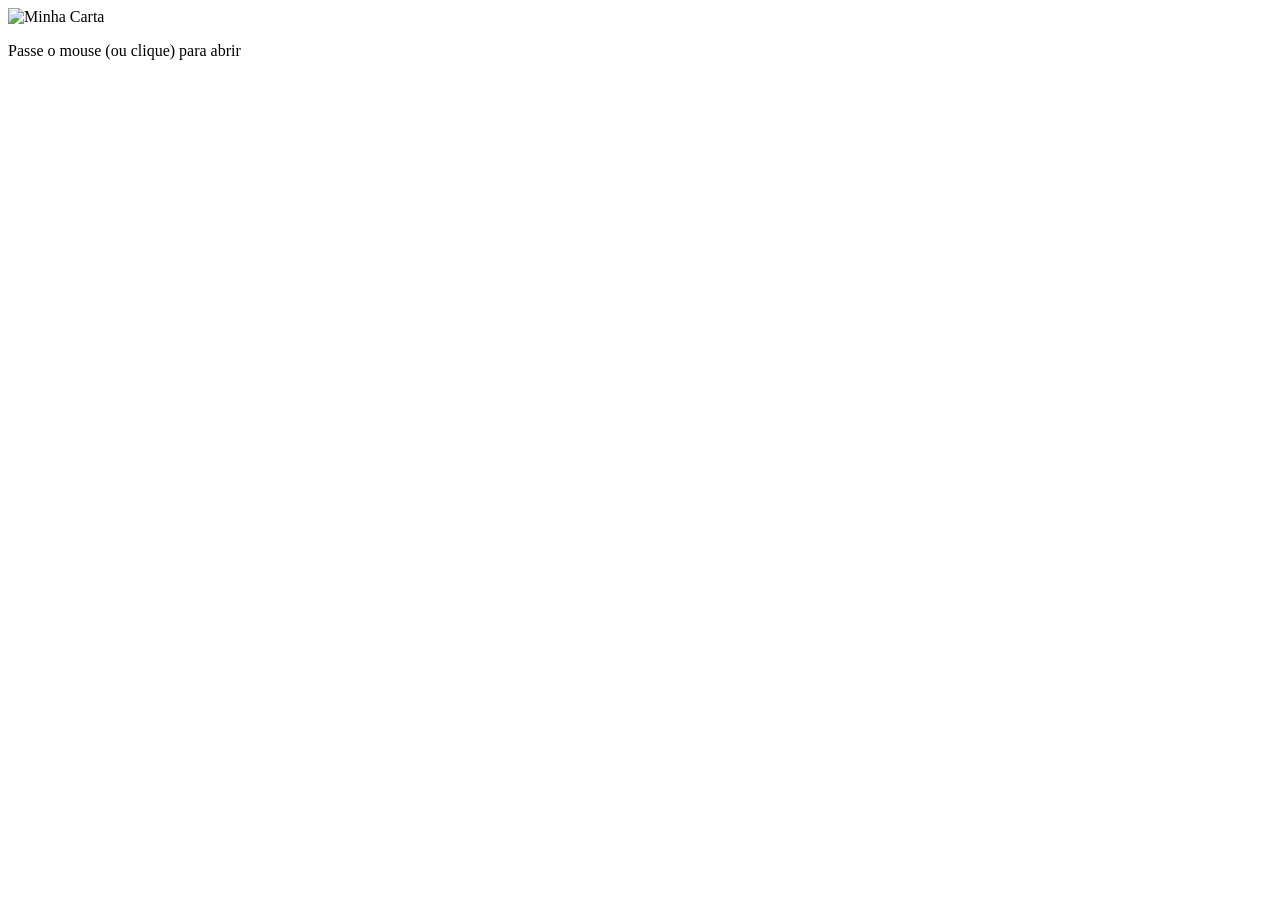
==== carta.html @ dfa92bfd "Add files via upload" ====
<!DOCTYPE html>
<html lang="pt-br">
<head>
    <meta charset="UTF-8">
    <title>Minha Carta Especial</title>
    <link rel="stylesheet" href="style.css">
</head>
<body>

    <div class="container">
        <div class="envelope-wrapper">
            <div class="envelope">
                <div class="back"></div>
                
                <div class="letter">
                    <img src="CAMINHO_DA_SUA_FOTO.jpg" alt="Minha Carta">
                </div>
                
                <div class="front"></div>
                <div class="top"></div>
            </div>
        </div>
        <p class="instrucao">Passe o mouse (ou clique) para abrir</p>
    </div>

</body>
</html>
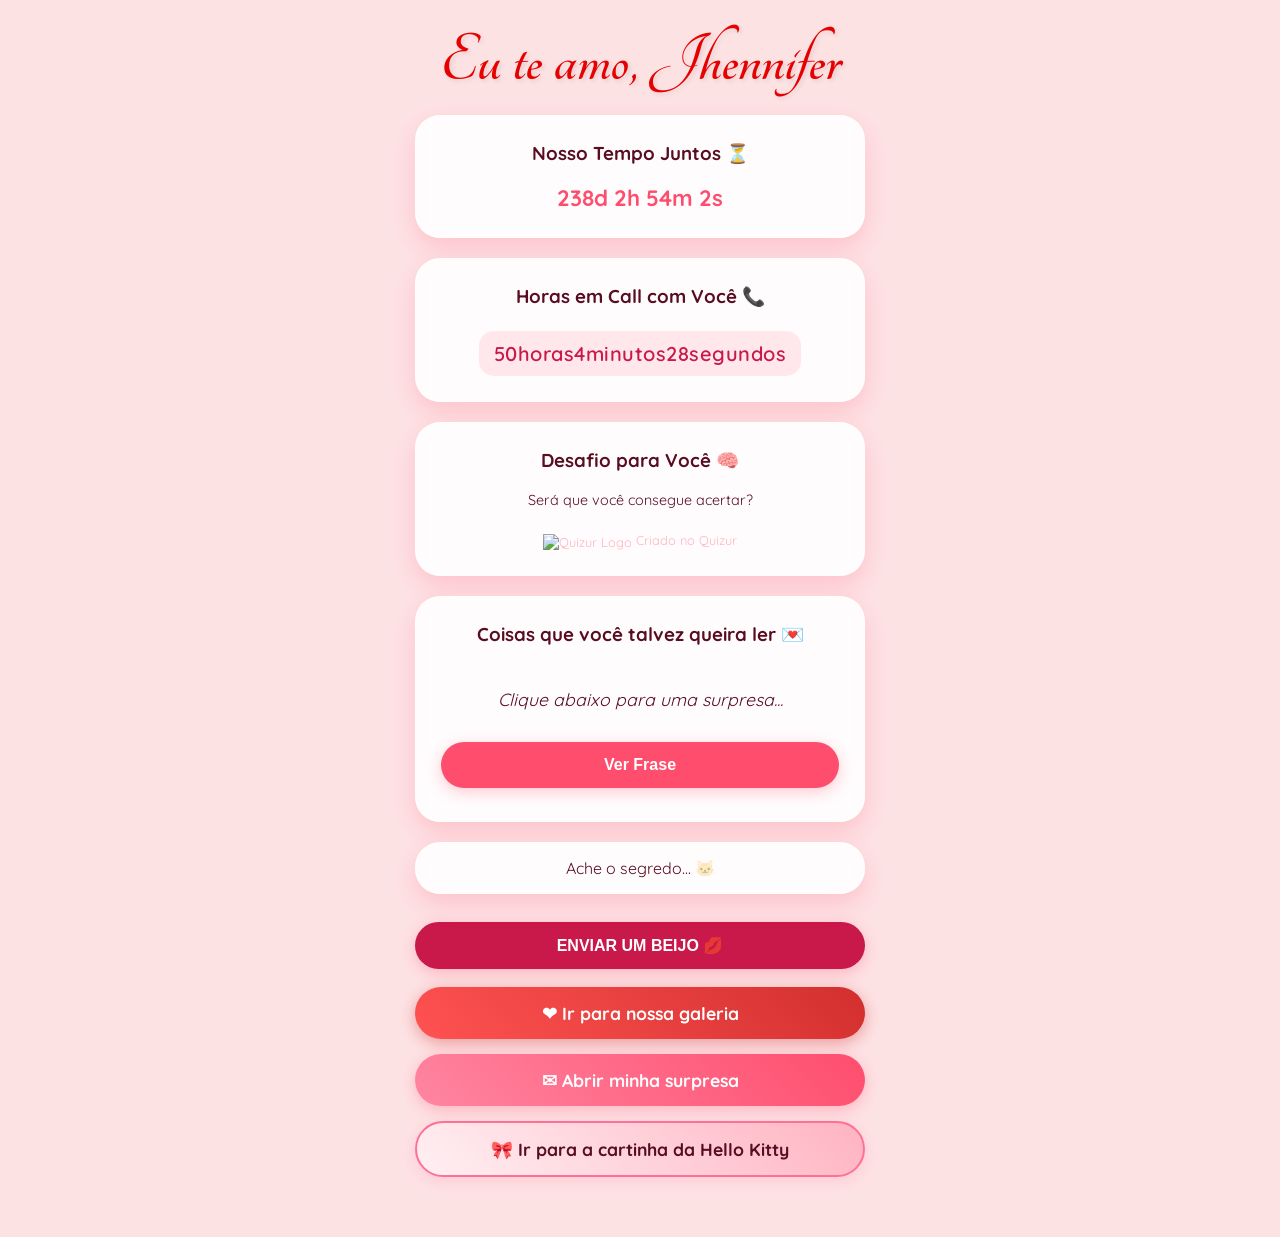
==== commit 90018bd4: "Atualizar o carta.html" ====
--- a/carta.html
+++ b/carta.html
@@ -1,27 +1,325 @@
-<!DOCTYPE html>
-<html lang="pt-br">
-<head>
-    <meta charset="UTF-8">
-    <title>Minha Carta Especial</title>
-    <link rel="stylesheet" href="style.css">
-</head>
-<body>
-
-    <div class="container">
-        <div class="envelope-wrapper">
-            <div class="envelope">
-                <div class="back"></div>
-                
-                <div class="letter">
-                    <img src="CAMINHO_DA_SUA_FOTO.jpg" alt="Minha Carta">
-                </div>
-                
-                <div class="front"></div>
-                <div class="top"></div>
-            </div>
-        </div>
-        <p class="instrucao">Passe o mouse (ou clique) para abrir</p>
-    </div>
-
-</body>
-</html>+<!DOCTYPE html>
+<html lang="pt-br">
+<head>
+    <meta charset="UTF-8">
+    <meta name="viewport" content="width=device-width, initial-scale=1.0">
+    <title>Para Jhennifer ❤️</title>
+    <link href="https://fonts.googleapis.com/css2?family=Tangerine:wght@700&family=Quicksand:wght@400;600&display=swap" rel="stylesheet">
+    
+    <style>
+        :root {
+            --primary-pink: #ff4d6d;
+            --love-red: #e60000;
+            --bg-rosa-bebe: #fde2e4;
+            --glass: rgba(255, 255, 255, 0.9);
+            --rosa-botao: #ff85a1; 
+        }
+
+        /* ESTILO DO BOTÃO DA GALERIA */
+        .botao-galeria {
+            display: inline-block;
+            padding: 15px 30px;
+            font-size: 1.1rem;
+            font-weight: bold;
+            text-align: center;
+            text-decoration: none;
+            color: white;
+            background: linear-gradient(45deg, #ff5252, #d32f2f);
+            border-radius: 50px;
+            box-shadow: 0 4px 15px rgba(211, 47, 47, 0.4);
+            transition: all 0.3s ease;
+            border: none;
+            cursor: pointer;
+            font-family: 'Quicksand', sans-serif;
+            width: 100%;
+            box-sizing: border-box;
+            margin-top: 10px;
+        }
+
+        .botao-galeria:hover {
+            transform: translateY(-3px);
+            box-shadow: 0 6px 20px rgba(211, 47, 47, 0.6);
+            background: linear-gradient(45deg, #ff1744, #b71c1c);
+        }
+
+        /* NOVO ESTILO DO BOTÃO DA SURPRESA */
+        .botao-carta {
+            display: inline-block;
+            padding: 15px 30px;
+            font-size: 1.1rem;
+            font-weight: bold;
+            text-align: center;
+            text-decoration: none;
+            color: white;
+            background: linear-gradient(45deg, #ff85a1, #ff4d6d);
+            border-radius: 50px;
+            box-shadow: 0 4px 15px rgba(255, 77, 109, 0.3);
+            transition: all 0.3s ease;
+            border: none;
+            cursor: pointer;
+            font-family: 'Quicksand', sans-serif;
+            width: 100%;
+            box-sizing: border-box;
+            margin-top: 15px; 
+        }
+
+        .botao-carta:hover {
+            transform: translateY(-3px);
+            box-shadow: 0 6px 20px rgba(255, 77, 109, 0.5);
+            background: linear-gradient(45deg, #ff7096, #ff0a54);
+        }
+
+        /* ESTILO EXCLUSIVO DO BOTÃO HELLO KITTY */
+        .botao-hellokitty {
+            display: inline-block;
+            padding: 15px 30px;
+            font-size: 1.1rem;
+            font-weight: bold;
+            text-align: center;
+            text-decoration: none;
+            color: #590d22;
+            background: linear-gradient(45deg, #fff0f3, #ffb3c1);
+            border: 2px solid #ff7096;
+            border-radius: 50px;
+            box-shadow: 0 4px 15px rgba(255, 112, 150, 0.2);
+            transition: all 0.3s ease;
+            cursor: pointer;
+            font-family: 'Quicksand', sans-serif;
+            width: 100%;
+            box-sizing: border-box;
+            margin-top: 15px;
+        }
+
+        .botao-hellokitty:hover {
+            transform: translateY(-3px);
+            box-shadow: 0 6px 20px rgba(255, 112, 150, 0.4);
+            background: linear-gradient(45deg, #ffb3c1, #ff85a1);
+            color: white;
+        }
+
+        body {
+            background-color: var(--bg-rosa-bebe);
+            background-image: radial-gradient(#ffb3c1 0.5px, transparent 0.5px);
+            background-size: 20px 20px;
+            font-family: 'Quicksand', sans-serif;
+            margin: 0;
+            display: flex;
+            flex-direction: column;
+            align-items: center;
+            color: #590d22;
+            padding: 20px 0 60px 0;
+            overflow-x: hidden;
+        }
+
+        .container { width: 92%; max-width: 450px; }
+
+        .header-love {
+            font-family: 'Tangerine', cursive;
+            font-size: 4.5rem;
+            color: var(--love-red);
+            text-align: center;
+            margin: 10px 0 20px 0;
+            font-weight: bold;
+            text-shadow: 2px 2px 4px rgba(0,0,0,0.1);
+            line-height: 0.9;
+        }
+
+        .card {
+            background: var(--glass);
+            backdrop-filter: blur(10px);
+            -webkit-backdrop-filter: blur(10px);
+            border-radius: 25px;
+            padding: 25px;
+            box-shadow: 0 10px 25px rgba(255, 77, 109, 0.2);
+            border: 1px solid rgba(255,255,255,0.5);
+            margin-bottom: 20px;
+            text-align: center;
+        }
+
+        .btn {
+            background: var(--primary-pink);
+            color: white;
+            border: none;
+            padding: 14px 20px;
+            border-radius: 50px;
+            font-weight: bold;
+            width: 100%;
+            margin: 8px 0;
+            font-size: 1rem;
+            cursor: pointer;
+            transition: 0.3s;
+            box-shadow: 0 4px 15px rgba(255, 77, 109, 0.3);
+        }
+
+        #timer { font-weight: bold; font-size: 1.4rem; color: var(--primary-pink); }
+        
+        /* NOVO ESTILO DO PAINEL DE CALL */
+        .call-timer {
+            font-size: 1.25rem;
+            color: #c9184a;
+            font-weight: 600;
+            background: rgba(255, 182, 193, 0.3);
+            padding: 10px 15px;
+            border-radius: 15px;
+            display: inline-block;
+            margin-top: 5px;
+            letter-spacing: 0.5px;
+        }
+        
+        #msg-box { 
+            min-height: 70px; 
+            font-style: italic; 
+            display: flex; 
+            align-items: center; 
+            justify-content: center;
+            font-size: 1.1rem;
+        }
+
+        .particle {
+            position: fixed; top: -10%; user-select: none; pointer-events: none;
+            z-index: 9999; animation: fall linear forwards;
+        }
+
+        @keyframes fall { to { transform: translateY(110vh) rotate(360deg); } }
+
+        .gatinho-escondido { opacity: 0.3; cursor: pointer; transition: 0.3s; }
+        .gatinho-escondido:hover { opacity: 1; }
+    </style>
+</head>
+<body>
+
+<div class="container">
+    
+    <h1 class="header-love">Eu te amo, Jhennifer</h1>
+    
+    <audio id="musica" loop>
+        <source src="musica.m4a" type="audio/mp4">
+        <source src="musica.m4a" type="audio/x-m4a">
+    </audio>
+    
+    <div class="card">
+        <h3 style="margin-top:0">Nosso Tempo Juntos ⏳</h3>
+        <div id="timer">Calculando...</div>
+    </div>
+
+    <div class="card">
+        <h3 style="margin-top:0">Horas em Call com Você 📞</h3>
+        <div class="call-timer">50horas4minutos28segundos</div>
+    </div>
+
+    <div class="card">
+        <h3 style="margin-top:0">Desafio para Você 🧠</h3>
+        <p style="font-size: 0.9rem; margin-bottom: 15px;">Será que você consegue acertar?</p>
+        
+        <script>(function(q,u,i,z,r){z=q.createElement(u),r=q.getElementsByTagName(u)[0];z.async=1;z.src=i;r.parentNode.insertBefore(z,r);})(document,'script','https://pt.quizur.com/js/embedder.js');</script>
+        <ins class="quizurembed" data-id="trivia/quiz-extremamente-dificil-impossivel-1rthb"></ins>
+        
+        <div style="text-align:center; margin-top:20px">
+            <a href="https://pt.quizur.com" target="_blank" style="color:#ffb3c1; text-decoration: none; font-size: 0.8rem;">
+                <img src="https://pt.quizur.com/favicon-32x32.png" alt="Quizur Logo" style="width: 15px; vertical-align: middle;"/> Criado no Quizur
+            </a>
+        </div>
+    </div>
+
+    <div class="card">
+        <h3 style="margin-top:0">Coisas que você talvez queira ler 💌</h3>
+        <div id="msg-box">Clique abaixo para uma surpresa...</div>
+        <button class="btn" onclick="sortearMensagem()">Ver Frase</button>
+    </div>
+
+    <div class="card" style="padding: 15px;">
+        <p style="margin: 0;">Ache o segredo... <span class="gatinho-escondido" onclick="acharGatinho()">🐱</span></p>
+    </div>
+
+    <button class="btn" style="background:#c9184a" onclick="chuva('❤️'); tocarMusica();">ENVIAR UM BEIJO 💋</button>
+    
+    <a href="galeria.html" class="botao-galeria">
+        ❤ Ir para nossa galeria
+    </a>
+
+    <a href="carta.html" class="botao-carta">
+        ✉ Abrir minha surpresa
+    </a>
+
+    <a href="hellokitty.html" class="botao-hellokitty">
+        🎀 Ir para a cartinha da Hello Kitty
+    </a>
+
+</div>
+
+<script>
+    function tocarMusica() {
+        const player = document.getElementById('musica');
+        player.play().catch(error => {
+            console.log("Autoplay bloqueado. Aguardando interação.");
+        });
+    }
+    
+    document.body.addEventListener('click', tocarMusica, { once: true });
+
+    const dataInicio = new Date(2026, 3, 11, 23, 4, 0); 
+
+    function atualizarTimer() {
+        const agora = new Date();
+        const diff = agora - dataInicio;
+        if (diff < 0) {
+            document.getElementById("timer").innerHTML = "Aguardando o momento...";
+            return;
+        }
+        const dias = Math.floor(diff / (1000 * 60 * 60 * 24));
+        const horas = Math.floor((diff / (1000 * 60 * 60)) % 24);
+        const mins = Math.floor((diff / 1000 / 60) % 60);
+        const secs = Math.floor((diff / 1000) % 60);
+        document.getElementById("timer").innerHTML = `${dias}d ${horas}h ${mins}m ${secs}s`;
+    }
+    
+    setInterval(atualizarTimer, 1000);
+    atualizarTimer();
+
+    const mensagens = [
+        "Te amo muito minha princesa",
+        "Você ilumina meus dias",
+        "Quero você só pra mim",
+        "Tudo em você é perfeito",
+        "Obrigado por estar comigo",
+        "Te amo sua safada",
+        "Você é inspiradora",
+        "Você me faz tão bem",
+        "Amo o seu jeito de cuidar de mim",
+        "Você é meu pensamento favorito, Jhenni"
+    ];
+
+    function sortearMensagem() {
+        const msgBox = document.getElementById("msg-box");
+        const r = Math.floor(Math.random() * mensagens.length);
+        msgBox.innerText = mensagens[r];
+        chuva('✨');
+        tocarMusica();
+    }
+
+    function lluvia(emoji) { // Mantendo compatibilidade com o sistema interno de partículas
+        chuva(emoji);
+    }
+
+    function chuva(emoji) {
+        for(let i=0; i<30; i++) {
+            const p = document.createElement("div");
+            p.classList.add("particle");
+            p.innerText = emoji;
+            p.style.left = Math.random() * 100 + "vw";
+            p.style.animationDuration = (Math.random() * 2 + 2) + "s";
+            p.style.fontSize = (Math.random() * 20 + 10) + "px";
+            document.body.appendChild(p);
+            setTimeout(() => p.remove(), 4000);
+        }
+    }
+
+    function acharGatinho() {
+        alert("Miau! 🐱 Você encontrou o gatinho do amor!");
+        chuva('🐱');
+        tocarMusica();
+    }
+</script>
+
+</body>
+</html>
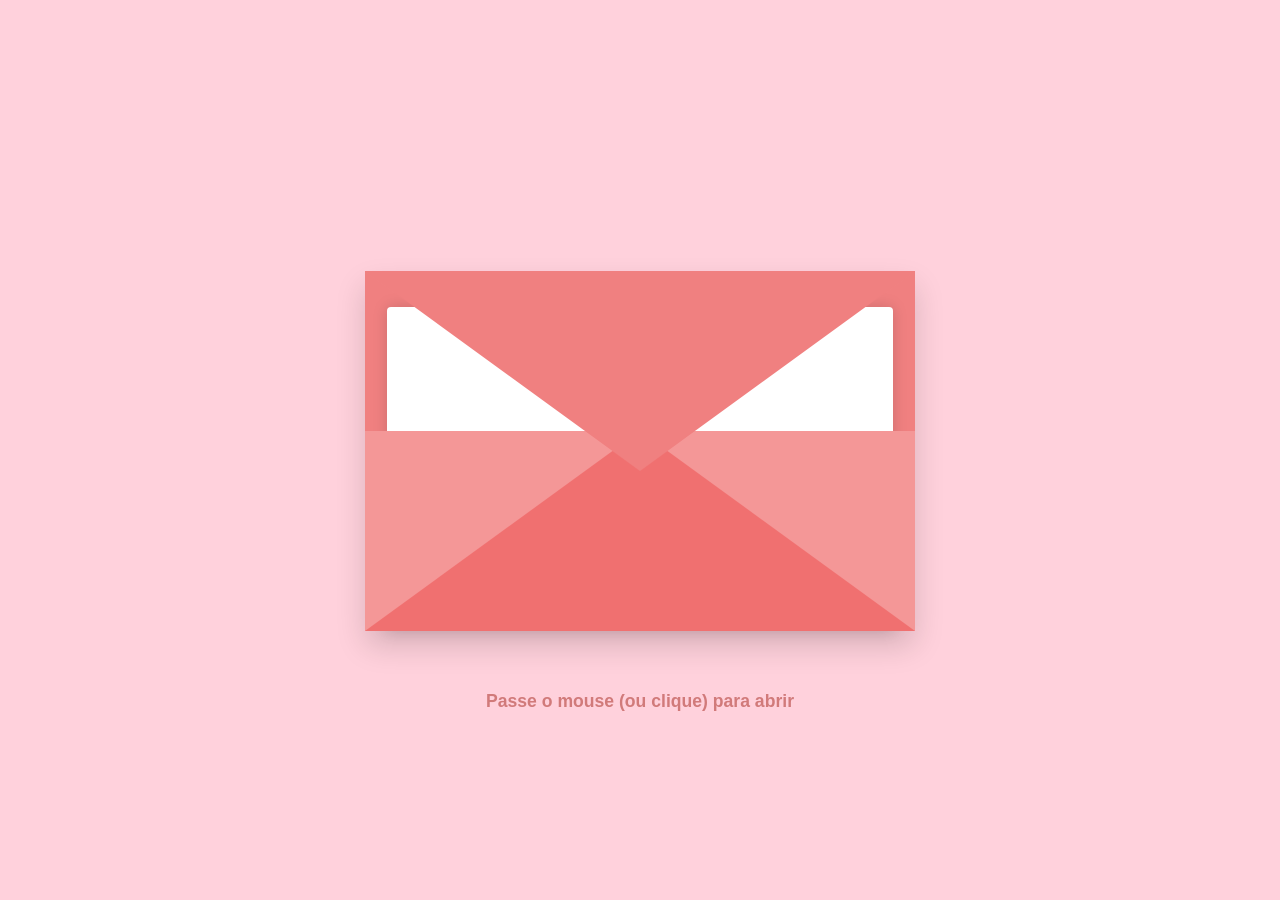
==== commit 0f189532: "Atualizar o carta.html" ====
--- a/carta.html
+++ b/carta.html
@@ -3,323 +3,24 @@
 <head>
     <meta charset="UTF-8">
     <meta name="viewport" content="width=device-width, initial-scale=1.0">
-    <title>Para Jhennifer ❤️</title>
-    <link href="https://fonts.googleapis.com/css2?family=Tangerine:wght@700&family=Quicksand:wght@400;600&display=swap" rel="stylesheet">
-    
-    <style>
-        :root {
-            --primary-pink: #ff4d6d;
-            --love-red: #e60000;
-            --bg-rosa-bebe: #fde2e4;
-            --glass: rgba(255, 255, 255, 0.9);
-            --rosa-botao: #ff85a1; 
-        }
-
-        /* ESTILO DO BOTÃO DA GALERIA */
-        .botao-galeria {
-            display: inline-block;
-            padding: 15px 30px;
-            font-size: 1.1rem;
-            font-weight: bold;
-            text-align: center;
-            text-decoration: none;
-            color: white;
-            background: linear-gradient(45deg, #ff5252, #d32f2f);
-            border-radius: 50px;
-            box-shadow: 0 4px 15px rgba(211, 47, 47, 0.4);
-            transition: all 0.3s ease;
-            border: none;
-            cursor: pointer;
-            font-family: 'Quicksand', sans-serif;
-            width: 100%;
-            box-sizing: border-box;
-            margin-top: 10px;
-        }
-
-        .botao-galeria:hover {
-            transform: translateY(-3px);
-            box-shadow: 0 6px 20px rgba(211, 47, 47, 0.6);
-            background: linear-gradient(45deg, #ff1744, #b71c1c);
-        }
-
-        /* NOVO ESTILO DO BOTÃO DA SURPRESA */
-        .botao-carta {
-            display: inline-block;
-            padding: 15px 30px;
-            font-size: 1.1rem;
-            font-weight: bold;
-            text-align: center;
-            text-decoration: none;
-            color: white;
-            background: linear-gradient(45deg, #ff85a1, #ff4d6d);
-            border-radius: 50px;
-            box-shadow: 0 4px 15px rgba(255, 77, 109, 0.3);
-            transition: all 0.3s ease;
-            border: none;
-            cursor: pointer;
-            font-family: 'Quicksand', sans-serif;
-            width: 100%;
-            box-sizing: border-box;
-            margin-top: 15px; 
-        }
-
-        .botao-carta:hover {
-            transform: translateY(-3px);
-            box-shadow: 0 6px 20px rgba(255, 77, 109, 0.5);
-            background: linear-gradient(45deg, #ff7096, #ff0a54);
-        }
-
-        /* ESTILO EXCLUSIVO DO BOTÃO HELLO KITTY */
-        .botao-hellokitty {
-            display: inline-block;
-            padding: 15px 30px;
-            font-size: 1.1rem;
-            font-weight: bold;
-            text-align: center;
-            text-decoration: none;
-            color: #590d22;
-            background: linear-gradient(45deg, #fff0f3, #ffb3c1);
-            border: 2px solid #ff7096;
-            border-radius: 50px;
-            box-shadow: 0 4px 15px rgba(255, 112, 150, 0.2);
-            transition: all 0.3s ease;
-            cursor: pointer;
-            font-family: 'Quicksand', sans-serif;
-            width: 100%;
-            box-sizing: border-box;
-            margin-top: 15px;
-        }
-
-        .botao-hellokitty:hover {
-            transform: translateY(-3px);
-            box-shadow: 0 6px 20px rgba(255, 112, 150, 0.4);
-            background: linear-gradient(45deg, #ffb3c1, #ff85a1);
-            color: white;
-        }
-
-        body {
-            background-color: var(--bg-rosa-bebe);
-            background-image: radial-gradient(#ffb3c1 0.5px, transparent 0.5px);
-            background-size: 20px 20px;
-            font-family: 'Quicksand', sans-serif;
-            margin: 0;
-            display: flex;
-            flex-direction: column;
-            align-items: center;
-            color: #590d22;
-            padding: 20px 0 60px 0;
-            overflow-x: hidden;
-        }
-
-        .container { width: 92%; max-width: 450px; }
-
-        .header-love {
-            font-family: 'Tangerine', cursive;
-            font-size: 4.5rem;
-            color: var(--love-red);
-            text-align: center;
-            margin: 10px 0 20px 0;
-            font-weight: bold;
-            text-shadow: 2px 2px 4px rgba(0,0,0,0.1);
-            line-height: 0.9;
-        }
-
-        .card {
-            background: var(--glass);
-            backdrop-filter: blur(10px);
-            -webkit-backdrop-filter: blur(10px);
-            border-radius: 25px;
-            padding: 25px;
-            box-shadow: 0 10px 25px rgba(255, 77, 109, 0.2);
-            border: 1px solid rgba(255,255,255,0.5);
-            margin-bottom: 20px;
-            text-align: center;
-        }
-
-        .btn {
-            background: var(--primary-pink);
-            color: white;
-            border: none;
-            padding: 14px 20px;
-            border-radius: 50px;
-            font-weight: bold;
-            width: 100%;
-            margin: 8px 0;
-            font-size: 1rem;
-            cursor: pointer;
-            transition: 0.3s;
-            box-shadow: 0 4px 15px rgba(255, 77, 109, 0.3);
-        }
-
-        #timer { font-weight: bold; font-size: 1.4rem; color: var(--primary-pink); }
-        
-        /* NOVO ESTILO DO PAINEL DE CALL */
-        .call-timer {
-            font-size: 1.25rem;
-            color: #c9184a;
-            font-weight: 600;
-            background: rgba(255, 182, 193, 0.3);
-            padding: 10px 15px;
-            border-radius: 15px;
-            display: inline-block;
-            margin-top: 5px;
-            letter-spacing: 0.5px;
-        }
-        
-        #msg-box { 
-            min-height: 70px; 
-            font-style: italic; 
-            display: flex; 
-            align-items: center; 
-            justify-content: center;
-            font-size: 1.1rem;
-        }
-
-        .particle {
-            position: fixed; top: -10%; user-select: none; pointer-events: none;
-            z-index: 9999; animation: fall linear forwards;
-        }
-
-        @keyframes fall { to { transform: translateY(110vh) rotate(360deg); } }
-
-        .gatinho-escondido { opacity: 0.3; cursor: pointer; transition: 0.3s; }
-        .gatinho-escondido:hover { opacity: 1; }
-    </style>
+    <title>Minha Carta Especial</title>
+    <link rel="stylesheet" href="style.css">
 </head>
 <body>
 
-<div class="container">
-    
-    <h1 class="header-love">Eu te amo, Jhennifer</h1>
-    
-    <audio id="musica" loop>
-        <source src="musica.m4a" type="audio/mp4">
-        <source src="musica.m4a" type="audio/x-m4a">
-    </audio>
-    
-    <div class="card">
-        <h3 style="margin-top:0">Nosso Tempo Juntos ⏳</h3>
-        <div id="timer">Calculando...</div>
+    <div class="container">
+        <div class="envelope-wrapper">
+            <div class="envelope">
+                <div class="back"></div>
+                <div class="letter">
+                    <img src="SUA_FOTO.jpg" alt="Minha Carta">
+                </div>
+                <div class="front"></div>
+                <div class="top"></div>
+            </div>
+        </div>
+        <p class="instrucao">Passe o mouse (ou clique) para abrir</p>
     </div>
-
-    <div class="card">
-        <h3 style="margin-top:0">Horas em Call com Você 📞</h3>
-        <div class="call-timer">50horas4minutos28segundos</div>
-    </div>
-
-    <div class="card">
-        <h3 style="margin-top:0">Desafio para Você 🧠</h3>
-        <p style="font-size: 0.9rem; margin-bottom: 15px;">Será que você consegue acertar?</p>
-        
-        <script>(function(q,u,i,z,r){z=q.createElement(u),r=q.getElementsByTagName(u)[0];z.async=1;z.src=i;r.parentNode.insertBefore(z,r);})(document,'script','https://pt.quizur.com/js/embedder.js');</script>
-        <ins class="quizurembed" data-id="trivia/quiz-extremamente-dificil-impossivel-1rthb"></ins>
-        
-        <div style="text-align:center; margin-top:20px">
-            <a href="https://pt.quizur.com" target="_blank" style="color:#ffb3c1; text-decoration: none; font-size: 0.8rem;">
-                <img src="https://pt.quizur.com/favicon-32x32.png" alt="Quizur Logo" style="width: 15px; vertical-align: middle;"/> Criado no Quizur
-            </a>
-        </div>
-    </div>
-
-    <div class="card">
-        <h3 style="margin-top:0">Coisas que você talvez queira ler 💌</h3>
-        <div id="msg-box">Clique abaixo para uma surpresa...</div>
-        <button class="btn" onclick="sortearMensagem()">Ver Frase</button>
-    </div>
-
-    <div class="card" style="padding: 15px;">
-        <p style="margin: 0;">Ache o segredo... <span class="gatinho-escondido" onclick="acharGatinho()">🐱</span></p>
-    </div>
-
-    <button class="btn" style="background:#c9184a" onclick="chuva('❤️'); tocarMusica();">ENVIAR UM BEIJO 💋</button>
-    
-    <a href="galeria.html" class="botao-galeria">
-        ❤ Ir para nossa galeria
-    </a>
-
-    <a href="carta.html" class="botao-carta">
-        ✉ Abrir minha surpresa
-    </a>
-
-    <a href="hellokitty.html" class="botao-hellokitty">
-        🎀 Ir para a cartinha da Hello Kitty
-    </a>
-
-</div>
-
-<script>
-    function tocarMusica() {
-        const player = document.getElementById('musica');
-        player.play().catch(error => {
-            console.log("Autoplay bloqueado. Aguardando interação.");
-        });
-    }
-    
-    document.body.addEventListener('click', tocarMusica, { once: true });
-
-    const dataInicio = new Date(2026, 3, 11, 23, 4, 0); 
-
-    function atualizarTimer() {
-        const agora = new Date();
-        const diff = agora - dataInicio;
-        if (diff < 0) {
-            document.getElementById("timer").innerHTML = "Aguardando o momento...";
-            return;
-        }
-        const dias = Math.floor(diff / (1000 * 60 * 60 * 24));
-        const horas = Math.floor((diff / (1000 * 60 * 60)) % 24);
-        const mins = Math.floor((diff / 1000 / 60) % 60);
-        const secs = Math.floor((diff / 1000) % 60);
-        document.getElementById("timer").innerHTML = `${dias}d ${horas}h ${mins}m ${secs}s`;
-    }
-    
-    setInterval(atualizarTimer, 1000);
-    atualizarTimer();
-
-    const mensagens = [
-        "Te amo muito minha princesa",
-        "Você ilumina meus dias",
-        "Quero você só pra mim",
-        "Tudo em você é perfeito",
-        "Obrigado por estar comigo",
-        "Te amo sua safada",
-        "Você é inspiradora",
-        "Você me faz tão bem",
-        "Amo o seu jeito de cuidar de mim",
-        "Você é meu pensamento favorito, Jhenni"
-    ];
-
-    function sortearMensagem() {
-        const msgBox = document.getElementById("msg-box");
-        const r = Math.floor(Math.random() * mensagens.length);
-        msgBox.innerText = mensagens[r];
-        chuva('✨');
-        tocarMusica();
-    }
-
-    function lluvia(emoji) { // Mantendo compatibilidade com o sistema interno de partículas
-        chuva(emoji);
-    }
-
-    function chuva(emoji) {
-        for(let i=0; i<30; i++) {
-            const p = document.createElement("div");
-            p.classList.add("particle");
-            p.innerText = emoji;
-            p.style.left = Math.random() * 100 + "vw";
-            p.style.animationDuration = (Math.random() * 2 + 2) + "s";
-            p.style.fontSize = (Math.random() * 20 + 10) + "px";
-            document.body.appendChild(p);
-            setTimeout(() => p.remove(), 4000);
-        }
-    }
-
-    function acharGatinho() {
-        alert("Miau! 🐱 Você encontrou o gatinho do amor!");
-        chuva('🐱');
-        tocarMusica();
-    }
-</script>
 
 </body>
 </html>
--- a/style.css
+++ b/style.css
@@ -0,0 +1,136 @@
+/* Configurações da página */
+body {
+    background-color: #FFD1DC; /* Rosa Bebê */
+    display: flex;
+    justify-content: center;
+    align-items: center;
+    height: 100vh;
+    margin: 0;
+    font-family: 'Arial', sans-serif;
+    overflow: hidden; /* Evita barras de rolagem desnecessárias */
+}
+
+.container {
+    text-align: center;
+    display: flex;
+    flex-direction: column;
+    align-items: center;
+    justify-content: center;
+    width: 100%;
+}
+
+.envelope-wrapper {
+    position: relative;
+    cursor: pointer;
+    /* Usando margem dinâmica para dar espaço quando a carta subir */
+    margin-top: 100px; 
+}
+
+/* O corpo do envelope - AGORA RESPONSIVO E BEM MAIOR */
+.envelope {
+    position: relative;
+    width: 550px;
+    height: 360px;
+    max-width: 90vw; /* Garante que não vai cortar nas bordas do celular */
+    background-color: #f08080; 
+    border-bottom-left-radius: 8px;
+    border-bottom-right-radius: 8px;
+    box-shadow: 0 15px 30px rgba(0,0,0,0.15);
+}
+
+/* A folha/carta que está dentro */
+.letter {
+    position: absolute;
+    bottom: 0;
+    left: 4%;
+    width: 92%;
+    height: 90%;
+    background: white;
+    transition: transform 0.8s ease-in-out;
+    z-index: 2;
+    overflow: hidden;
+    padding: 15px;
+    box-sizing: border-box;
+    box-shadow: 0 0 15px rgba(0,0,0,0.15);
+    border-radius: 4px;
+}
+
+.letter img {
+    width: 100%;
+    height: 100%;
+    object-fit: contain; 
+}
+
+/* Aba superior / tampa */
+.top {
+    position: absolute;
+    top: 0;
+    left: 0;
+    width: 0;
+    height: 0;
+    border-left: 275px solid transparent;
+    border-right: 275px solid transparent;
+    border-top: 200px solid #f08080; 
+    transform-origin: top;
+    transition: transform 0.4s ease-in-out;
+    z-index: 4;
+}
+
+/* As abas laterais e inferior */
+.front {
+    position: absolute;
+    bottom: 0;
+    left: 0;
+    width: 0;
+    height: 0;
+    border-left: 275px solid #f49797;
+    border-right: 275px solid #f49797;
+    border-bottom: 200px solid #f07070;
+    z-index: 3;
+}
+
+/* ANIMAÇÃO AO PASSAR O MOUSE / CLICAR */
+.envelope-wrapper:hover .top {
+    transform: rotateX(180deg);
+    z-index: 1; 
+}
+
+.envelope-wrapper:hover .letter {
+    transform: translateY(-240px); /* A carta sobe bastante para se destacar */
+    z-index: 5; 
+}
+
+.instrucao {
+    margin-top: 60px;
+    color: #d17a7a;
+    font-weight: bold;
+    font-size: 1.1rem;
+}
+
+/* --- AJUSTES EXCLUSIVOS PARA CELULAR (TELAS PEQUENAS) --- */
+@media (max-width: 600px) {
+    .envelope {
+        height: 58vw; /* Mantém a proporção perfeita do envelope no celular */
+    }
+    
+    .top {
+        border-left: 45vw solid transparent;
+        border-right: 45vw solid transparent;
+        border-top: 33vw solid #f08080;
+    }
+    
+    .front {
+        border-left: 45vw solid #f49797;
+        border-right: 45vw solid #f49797;
+        border-bottom: 33vw solid #f07070;
+    }
+
+    .envelope-wrapper:hover .letter {
+        transform: translateY(-45vw); /* Sobe proporcionalmente ao tamanho da tela */
+    }
+    
+    .instrucao {
+        margin-top: 40px;
+        font-size: 0.9rem;
+    }
+}
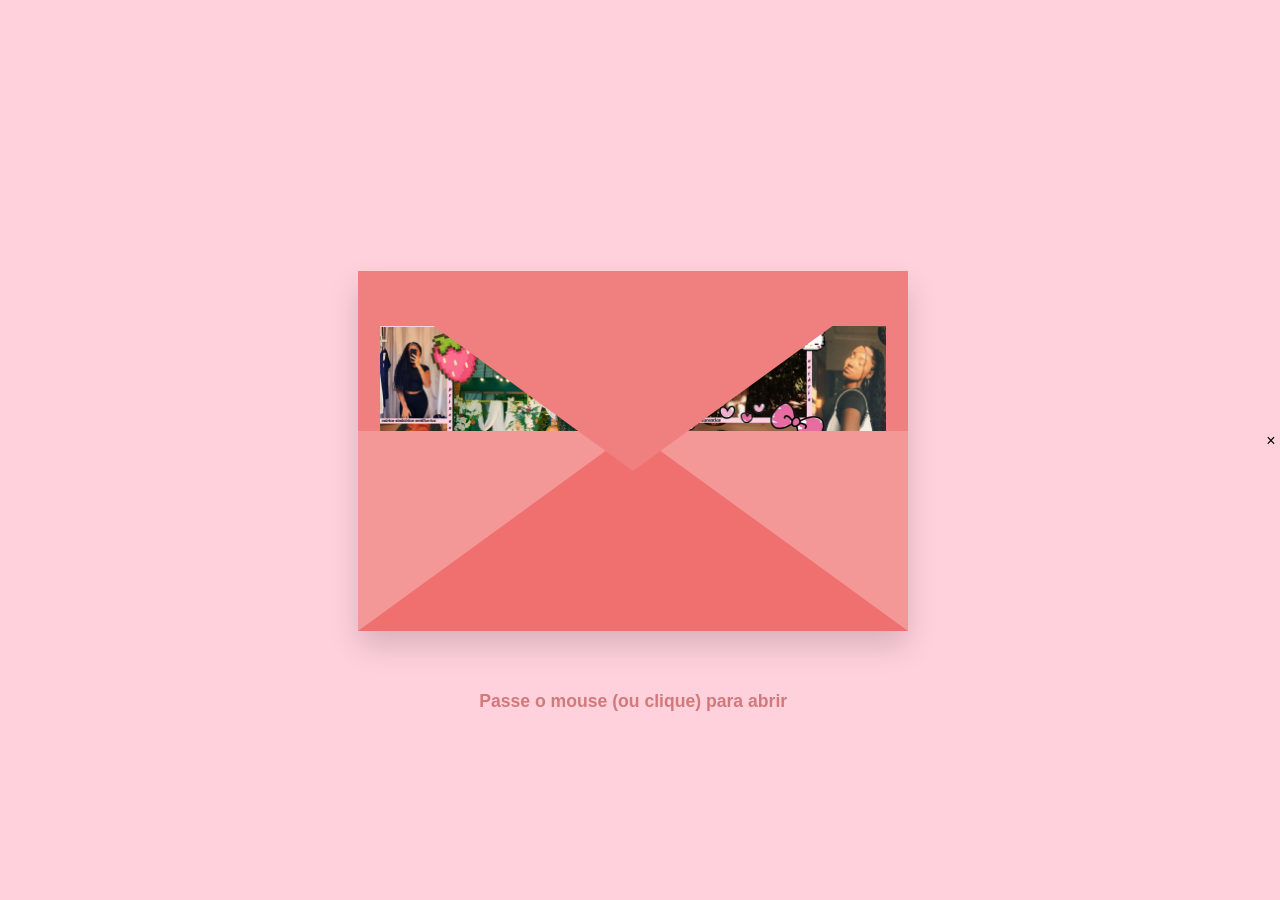
==== commit 713b62dd: "Atualizar o carta.html" ====
--- a/carta.html
+++ b/carta.html
@@ -3,7 +3,7 @@
 <head>
     <meta charset="UTF-8">
     <meta name="viewport" content="width=device-width, initial-scale=1.0">
-    <title>Minha Carta Especial</title>
+    <title>minha surpresa</title>
     <link rel="stylesheet" href="style.css">
 </head>
 <body>
@@ -13,7 +13,7 @@
             <div class="envelope">
                 <div class="back"></div>
                 <div class="letter">
-                    <img src="SUA_FOTO.jpg" alt="Minha Carta">
+                    <img src="Jhe.png" alt="Minha Carta" id="carta-img">
                 </div>
                 <div class="front"></div>
                 <div class="top"></div>
@@ -22,5 +22,29 @@
         <p class="instrucao">Passe o mouse (ou clique) para abrir</p>
     </div>
 
+    <div id="fullscreen-modal" class="modal">
+        <span class="fechar">&times;</span>
+        <img class="modal-conteudo" id="img-fullscreen">
+    </div>
+
+    <script>
+        const modal = document.getElementById("fullscreen-modal");
+        const imgCarta = document.getElementById("carta-img");
+        const imgModal = document.getElementById("img-fullscreen");
+        const botaoFechar = document.querySelector(".fechar");
+
+        // Quando clicar na imagem da carta, abre a tela cheia
+        imgCarta.addEventListener("click", function() {
+            modal.style.display = "flex";
+            imgModal.src = this.src;
+        });
+
+        // Quando clicar no 'X' ou no fundo preto, fecha a tela cheia
+        botaoFechar.addEventListener("click", () => modal.style.display = "none");
+        modal.addEventListener("click", (e) => {
+            if (e.target === modal) modal.style.display = "none";
+        });
+    </script>
+
 </body>
 </html>
--- a/style.css
+++ b/style.css
@@ -45,20 +45,21 @@
     left: 4%;
     width: 92%;
     height: 90%;
-    background: white;
+    background: transparent; /* Remove o fundo branco para não criar moldura */
     transition: transform 0.8s ease-in-out;
     z-index: 2;
     overflow: hidden;
-    padding: 15px;
+    padding: 0; /* Remove o espaçamento interno */
     box-sizing: border-box;
-    box-shadow: 0 0 15px rgba(0,0,0,0.15);
+    box-shadow: none; /* Remove a sombra do papel para focar apenas na foto */
     border-radius: 4px;
 }
 
 .letter img {
     width: 100%;
     height: 100%;
-    object-fit: contain; 
+    object-fit: contain; /* Garante que NADA da imagem seja cortado */
+    display: block;
 }
 
 /* Aba superior / tampa */
